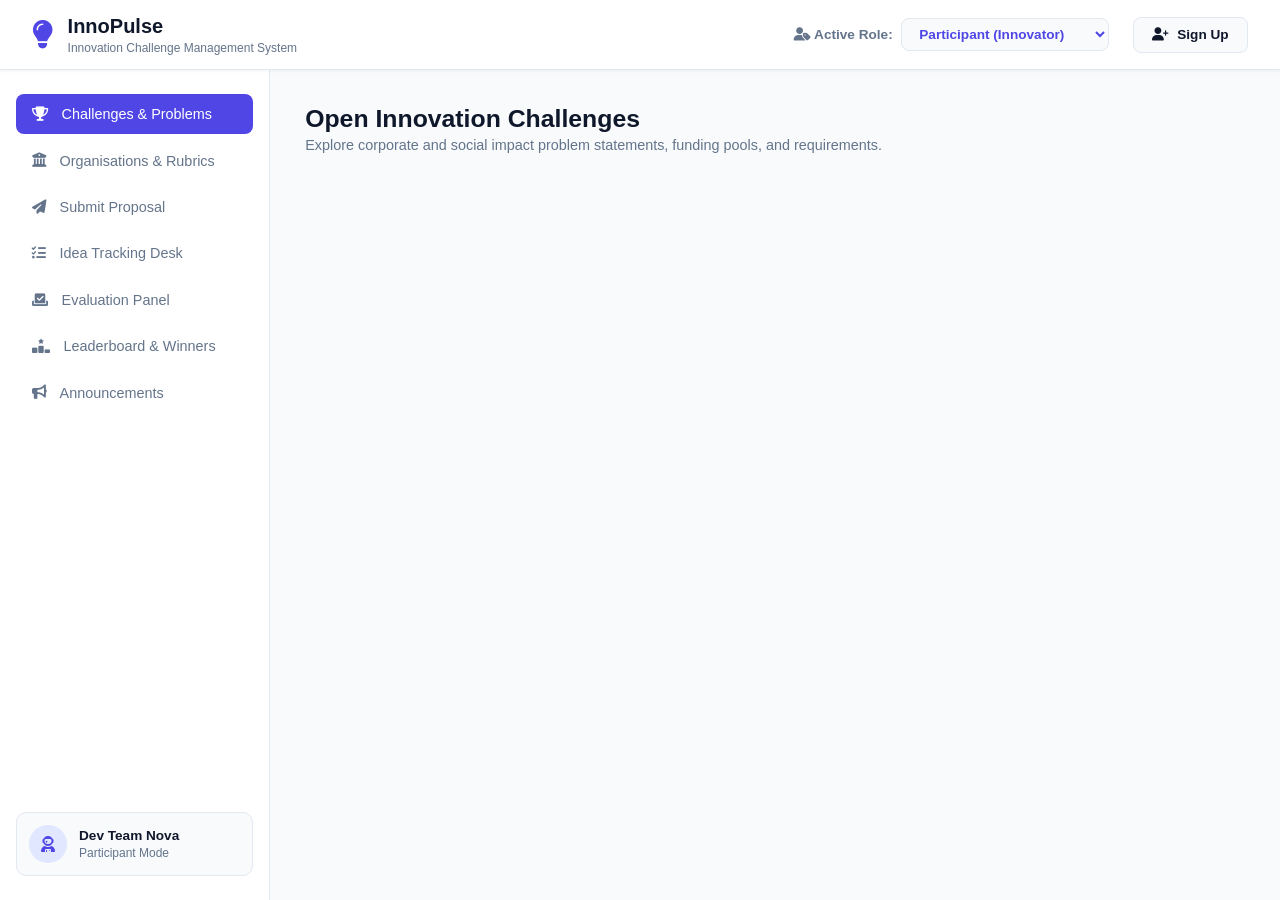
==== index.html @ 7bc2a12c "feat: initial commit for Innovation Challenge Management System" ====
<!DOCTYPE html>
<html lang="en">
<head>
    <meta charset="UTF-8">
    <meta name="viewport" content="width=device-width, initial-scale=1.0">
    <title>Innovation Challenge Management System</title>
    <link rel="stylesheet" href="style.css">
    <link rel="stylesheet" href="https://cdnjs.cloudflare.com/ajax/libs/font-awesome/6.4.0/css/all.min.css">
</head>
<body>

    <!-- Top Navigation Bar -->
    <header class="navbar">
        <div class="nav-brand">
            <i class="fa-solid fa-lightbulb"></i>
            <div>
                <h1>InnoPulse</h1>
                <small>Innovation Challenge Management System</small>
            </div>
        </div>
        <div class="nav-controls">
            <div class="role-selector">
                <label><i class="fa-solid fa-user-tag"></i> Active Role:</label>
                <select id="role-select">
                    <option value="participant">Participant (Innovator)</option>
                    <option value="organization">Organisation (Evaluator)</option>
                    <option value="public">Guest / Public Viewer</option>
                </select>
            </div>
            <div class="auth-buttons">
                <button class="btn btn-secondary" id="open-register-modal-btn">
                    <i class="fa-solid fa-user-plus"></i> Sign Up
                </button>
            </div>
        </div>
    </header>

    <!-- Main Layout -->
    <div class="app-layout">

    <!-- Left Sidebar Navigation -->
        <aside class="sidebar">
            <ul class="nav-links">
                <li class="active" data-tab="challenges">
                    <i class="fa-solid fa-trophy"></i> <span>Challenges & Problems</span>
                </li>
                <li data-tab="organizations">
                    <i class="fa-solid fa-building-columns"></i> <span>Organisations & Rubrics</span>
                </li>
                <li data-tab="submit-proposal" id="nav-item-submit">
                    <i class="fa-solid fa-paper-plane"></i> <span>Submit Proposal</span>
                </li>
                <li data-tab="my-ideas" id="nav-item-tracker">
                    <i class="fa-solid fa-list-check"></i> <span>Idea Tracking Desk</span>
                </li>
                <li data-tab="evaluate" id="nav-item-eval">
                    <i class="fa-solid fa-check-to-slot"></i> <span>Evaluation Panel</span>
                </li>
                <li data-tab="leaderboard">
                    <i class="fa-solid fa-ranking-star"></i> <span>Leaderboard & Winners</span>
                </li>
                <li data-tab="announcements">
                    <i class="fa-solid fa-bullhorn"></i> <span>Announcements</span>
                </li>
            </ul>

            <div class="user-badge" id="current-user-card">
                <div class="avatar"><i class="fa-solid fa-user-astronaut"></i></div>
                <div class="user-meta">
                    <strong id="badge-name">Dev Team Nova</strong>
                    <span id="badge-role">Participant Mode</span>
                </div>
            </div>
        </aside>

    <!-- Main Content Area -->
        <main class="content-container">

        <!-- 1. Challenges Section -->
            <section id="challenges" class="tab-panel active">
                <div class="section-header">
                    <div>
                        <h2>Open Innovation Challenges</h2>
                        <p>Explore corporate and social impact problem statements, funding pools, and requirements.</p>
                    </div>
                    <button class="btn btn-primary" id="btn-create-challenge" style="display:none;">
                        <i class="fa-solid fa-plus"></i> Post New Challenge
                    </button>
                </div>

                <div class="grid-layout" id="challenge-list-container">
            <!-- Populated by JavaScript -->
                </div>
            </section>

        <!-- 2. Organisations & Evaluation Criteria Directory -->
            <section id="organizations" class="tab-panel">
                <div class="section-header">
                    <div>
                        <h2>Registered Host Organisations</h2>
                        <p>Every organisation posts their domain focus along with the published scoring rubrics used to judge submissions.</p>
                    </div>
                </div>
                <div class="grid-layout" id="org-list-container">
            <!-- Populated by JavaScript -->
                </div>
            </section>

        <!-- 3. Proposal Submission Form -->
            <section id="submit-proposal" class="tab-panel">
                <div class="card form-card">
                    <h2><i class="fa-solid fa-rocket"></i> Submit Innovation Proposal</h2>
                    <p>Deliver your project specs. You can attach links for pitch videos, hosted live demos, git repositories, or technical whitepapers.</p>

                    <form id="proposal-submission-form">
                        <div class="form-group">
                            <label for="sub-challenge">Target Challenge Problem Statement *</label>
                            <select id="sub-challenge" required>
                <!-- Populated dynamically -->
                            </select>
                        </div>

                        <div class="form-row">
                            <div class="form-group">
                                <label for="sub-title">Solution / Idea Title *</label>
                                <input type="text" id="sub-title" placeholder="e.g. AgriSense IoT Precision Harvester" required>
                            </div>
                            <div class="form-group">
                                <label for="sub-applicant">Participant / Team Name *</label>
                                <input type="text" id="sub-applicant" placeholder="Team name or Lead developer" required>
                            </div>
                        </div>

                        <div class="form-group">
                            <label for="sub-summary">Executive Summary & Technical Architecture *</label>
                            <textarea id="sub-summary" rows="4" placeholder="Detail how your system solves the challenge statement, the tech stack used, and the novelty factor..." required></textarea>
                        </div>

                        <h3 class="form-subheading"><i class="fa-solid fa-paperclip"></i> Multimedia & Deliverable Assets</h3>

                        <div class="form-row">
                            <div class="form-group">
                                <label><i class="fa-solid fa-video"></i> Pitch Video Link (YouTube / Vimeo / Loom)</label>
                                <input type="url" id="sub-video" placeholder="https://youtube.com/watch?v=...">
                            </div>
                            <div class="form-group">
                                <label><i class="fa-solid fa-globe"></i> Live Website / Deployed Web Demo</label>
                                <input type="url" id="sub-website" placeholder="https://your-solution-demo.app">
                            </div>
                        </div>

                        <div class="form-row">
                            <div class="form-group">
                                <label><i class="fa-brands fa-github"></i> Source Code Repository</label>
                                <input type="url" id="sub-github" placeholder="https://github.com/organization/repo">
                            </div>
                            <div class="form-group">
                                <label><i class="fa-solid fa-file-pdf"></i> Technical Documentation / PDF / Whitepaper</label>
                                <input type="url" id="sub-docs" placeholder="https://docs.google.com/... or cloud document link">
                            </div>
                        </div>

                        <button type="submit" class="btn btn-primary btn-block">
                            <i class="fa-solid fa-upload"></i> Complete Proposal Submission
                        </button>
                    </form>
                </div>
            </section>

        <!-- 4. Idea Tracking Desk -->
            <section id="my-ideas" class="tab-panel">
                <div class="section-header">
                    <div>
                        <h2>Idea Tracker Portal</h2>
                        <p>Live status tracker of all proposals submitted across active challenges.</p>
                    </div>
                </div>
                <div class="table-container card">
                    <table class="data-table">
                        <thead>
                            <tr>
                                <th>Idea / Solution</th>
                                <th>Target Challenge</th>
                                <th>Participant</th>
                                <th>Deliverables</th>
                                <th>Status</th>
                                <th>Evaluation Score</th>
                                <th>Feedback Notes</th>
                            </tr>
                        </thead>
                        <tbody id="tracker-table-body">
                <!-- Populated by JavaScript -->
                        </tbody>
                    </table>
                </div>
            </section>

        <!-- 5. Evaluation & Review Panel -->
            <section id="evaluate" class="tab-panel">
                <div class="section-header">
                    <div>
                        <h2>Organisation Review & Scoring Panel</h2>
                        <p>Grade submissions against the four standard 25-point rubrics (Max 100). The scores and status will be published directly to the public leaderboard.</p>
                    </div>
                </div>
                <div class="grid-layout" id="evaluation-cards-container">
            <!-- Populated by JavaScript -->
                </div>
            </section>

        <!-- 6. Public Leaderboard -->
            <section id="leaderboard" class="tab-panel">
                <div class="section-header">
                    <div>
                        <h2>Official Challenge Leaderboard & Results</h2>
                        <p>Real-time standings ranked by verified jury points.</p>
                    </div>
                    <div>
                        <select id="leaderboard-filter">
                            <option value="all">All Challenge Categories</option>
                        </select>
                    </div>
                </div>

        <!-- Top 3 Podium Highlights -->
                <div class="podium-grid" id="podium-display">
            <!-- Populated by JavaScript -->
                </div>

                <div class="card table-container">
                    <table class="data-table">
                        <thead>
                            <tr>
                                <th>Rank</th>
                                <th>Solution Title</th>
                                <th>Participant</th>
                                <th>Challenge Domain</th>
                                <th>Verified Score</th>
                                <th>Status</th>
                                <th>Demo Link</th>
                            </tr>
                        </thead>
                        <tbody id="leaderboard-table-body">
                <!-- Populated by JavaScript -->
                        </tbody>
                    </table>
                </div>
            </section>

        <!-- 7. Announcements -->
            <section id="announcements" class="tab-panel">
                <div class="section-header">
                    <div>
                        <h2>Official Bulletins & Announcements</h2>
                        <p>Key dates, shortlist milestones, and winner declarations.</p>
                    </div>
                    <button class="btn btn-primary" id="btn-create-announcement" style="display:none;">
                        <i class="fa-solid fa-plus"></i> Post Announcement
                    </button>
                </div>
                <div class="announcements-stream" id="announcements-container">
            <!-- Populated by JavaScript -->
                </div>
            </section>

        </main>
    </div>

    <!-- Registration Modal (Participant & Org) -->
    <div class="modal-overlay" id="register-modal">
        <div class="modal card">
            <button class="close-btn" id="close-reg-modal">&times;</button>
                <h2>Join the Platform</h2>
                <div class="tab-switcher">
                    <button class="tab-btn active" id="tab-reg-participant">Participant Signup</button>
                    <button class="tab-btn" id="tab-reg-org">Organisation Signup</button>
                </div>

        <!-- Participant Form -->
                <form id="participant-reg-form">
                    <div class="form-group">
                        <label>Full Name / Team Name *</label>
                        <input type="text" id="reg-part-name" required placeholder="e.g. Mitra Dimiri / CyberSquad">
                    </div>
                    <div class="form-group">
                        <label>Email Address *</label>
                        <input type="email" id="reg-part-email" required placeholder="dev@domain.com">
                    </div>
                    <div class="form-group">
                        <label>Primary Skillset / Domain *</label>
                        <input type="text" id="reg-part-skills" required placeholder="e.g. Full-Stack Python, ML, IoT">
                    </div>
                    <button type="submit" class="btn btn-primary btn-block">Complete Participant Registration</button>
                </form>

        <!-- Organisation Form -->
                <form id="org-reg-form" style="display: none;">
                    <div class="form-group">
                        <label>Organisation / Company Name *</label>
                        <input type="text" id="reg-org-name" required placeholder="e.g. AgriFuture Foundation">
                    </div>
                    <div class="form-group">
                        <label>Corporate Email *</label>
                        <input type="email" id="reg-org-email" required placeholder="challenges@agrifuture.org">
                    </div>
                    <div class="form-group">
                        <label>Domain Focus / Mission Bio *</label>
                        <textarea id="reg-org-bio" rows="3" required placeholder="Brief description of your organisation and challenge mission..."></textarea>
                    </div>
                    <div class="form-group">
                        <label>Primary Evaluation Criteria Published in Bio *</label>
                        <input type="text" id="reg-org-criteria" required placeholder="e.g. 1. Scalability (25%), 2. Usability (25%), 3. Tech Stack (25%), 4. Impact (25%)">
                    </div>
                    <button type="submit" class="btn btn-primary btn-block">Register Organisation</button>
                </form>
            </div>
        </div>

    <!-- Challenge Creation Modal -->
        <div class="modal-overlay" id="challenge-modal">
            <div class="modal card">
                <button class="close-btn" id="close-challenge-modal">&times;</button>
                <h2>Post an Innovation Challenge</h2>
                <form id="challenge-create-form">
                    <div class="form-group">
                        <label>Host Organisation *</label>
                        <input type="text" id="ch-org-name" readonly value="AgriFuture Labs">
                    </div>
                    <div class="form-group">
                        <label>Challenge Title *</label>
                        <input type="text" id="ch-title" required placeholder="e.g. Autonomous Field Crop Health Analyzer">
                    </div>
                    <div class="form-group">
                        <label>Problem Statement *</label>
                        <textarea id="ch-desc" rows="4" required placeholder="Detail the concrete issue, scope, and technical hurdles..."></textarea>
                    </div>
                    <div class="form-row">
                        <div class="form-group">
                            <label>Prize Grant / Award *</label>
                            <input type="text" id="ch-prize" required placeholder="e.g. $15,000 USD Grant">
                        </div>
                        <div class="form-group">
                            <label>Submission Deadline *</label>
                            <input type="date" id="ch-deadline" required>
                        </div>
                    </div>
                    <button type="submit" class="btn btn-primary btn-block">Publish Challenge</button>
                </form>
            </div>
        </div>

    <!-- Announcement Creation Modal -->
        <div class="modal-overlay" id="announcement-modal">
            <div class="modal card">
                <button class="close-btn" id="close-announcement-modal">&times;</button>
                <h2>Publish Official Announcement</h2>
                <form id="announcement-create-form">
                    <div class="form-group">
                        <label>Announcement Headline *</label>
                        <input type="text" id="an-title" required placeholder="e.g. Grand Finalist Shortlist Announced">
                    </div>
                    <div class="form-group">
                        <label>Category *</label>
                        <select id="an-category">
                            <option value="Milestone">Milestone</option>
                            <option value="Shortlist">Shortlist</option>
                            <option value="Winners">Winners Proclamation</option>
                            <option value="Deadline Extension">Deadline Notice</option>
                        </select>
                    </div>
                    <div class="form-group">
                        <label>Details / Body Content *</label>
                        <textarea id="an-content" rows="4" required placeholder="Compose official release..."></textarea>
                    </div>
                    <button type="submit" class="btn btn-primary btn-block">Broadcast Bulletin</button>
                </form>
            </div>
        </div>

    <!-- Evaluation Modal -->
        <div class="modal-overlay" id="eval-scoring-modal">
            <div class="modal card">
                <button class="close-btn" id="close-eval-modal">&times;</button>
                <h2>Score & Review Proposal</h2>
                <p id="eval-modal-subheading" style="color:var(--text-muted); margin-bottom:1rem;"></p>

                <form id="scoring-form">
                    <input type="hidden" id="eval-proposal-id">

                    <div class="criteria-row">
                        <div class="crit-label">
                            <strong>1. Innovation & Novelty (Max 25)</strong>
                            <span id="score1-val" class="pill">20</span>
                        </div>
                        <input type="range" id="score1" min="0" max="25" value="20" class="score-slider">
                    </div>

                    <div class="criteria-row">
                        <div class="crit-label">
                            <strong>2. Technical Feasibility & Architecture (Max 25)</strong>
                            <span id="score2-val" class="pill">22</span>
                        </div>
                        <input type="range" id="score2" min="0" max="25" value="22" class="score-slider">
                    </div>

                    <div class="criteria-row">
                        <div class="crit-label">
                            <strong>3. Scalability & Market Impact (Max 25)</strong>
                            <span id="score3-val" class="pill">21</span>
                        </div>
                        <input type="range" id="score3" min="0" max="25" value="21" class="score-slider">
                    </div>

                    <div class="criteria-row">
                        <div class="crit-label">
                            <strong>4. Prototype Execution & Polish (Max 25)</strong>
                            <span id="score4-val" class="pill">23</span>
                        </div>
                        <input type="range" id="score4" min="0" max="25" value="23" class="score-slider">
                    </div>

                    <div class="total-score-badge">
                        <span>Calculated Final Score:</span>
                        <span class="score-sum" id="total-score-display">86 / 100</span>
                    </div>

                    <div class="form-group">
                        <label>Jury Feedback / Recommendations</label>
                        <textarea id="eval-feedback" rows="3" placeholder="Provide actionable evaluation notes for the innovators..."></textarea>
                    </div>

                    <div class="form-group">
                        <label>Update Proposal Status *</label>
                        <select id="eval-status-select" required>
                            <option value="Reviewed">Reviewed</option>
                            <option value="Finalist">Promote to Shortlisted Finalist</option>
                            <option value="Winner">Award as Grand Winner 🏆</option>
                        </select>
                    </div>

                    <button type="submit" class="btn btn-primary btn-block">
                        <i class="fa-solid fa-cloud-arrow-up"></i> Publish Evaluation & Update Leaderboard
                    </button>
                </form>
            </div>
        </div>

    <script src="app.js"></script>
</body>
</html>
---- style.css ----
:root {
    --primary: #4f46e5;
    --primary-hover: #4338ca;
    --primary-light: #e0e7ff;
    --secondary: #0ea5e9;
    --bg-main: #f8fafc;
    --bg-surface: #ffffff;
    --border: #e2e8f0;
    --text-main: #0f172a;
    --text-muted: #64748b;
    --success: #10b981;
    --success-light: #d1fae5;
    --warning: #f59e0b;
    --warning-light: #fef3c7;
    --danger: #ef4444;
    --radius: 12px;
    --shadow-sm: 0 1px 3px rgba(0,0,0,0.06);
    --shadow-md: 0 4px 6px -1px rgba(0,0,0,0.1), 0 2px 4px -2px rgba(0,0,0,0.06);
    --transition: all 0.2s cubic-bezier(0.4, 0, 0.2, 1);
}

* {
    box-sizing: border-box;
    margin: 0;
    padding: 0;
    font-family: -apple-system, BlinkMacSystemFont, "Segoe UI", Roboto, Helvetica, Arial, sans-serif;
}

body {
    background-color: var(--bg-main);
    color: var(--text-main);
    min-height: 100vh;
    display: flex;
    flex-direction: column;
}

/* Navbar */
.navbar {
    background: var(--bg-surface);
    border-bottom: 1px solid var(--border);
    padding: 0.85rem 2rem;
    display: flex;
    justify-content: space-between;
    align-items: center;
    position: sticky;
    top: 0;
    z-index: 50;
    box-shadow: var(--shadow-sm);
}

.nav-brand {
    display: flex;
    align-items: center;
    gap: 0.85rem;
}

.nav-brand i {
    font-size: 1.8rem;
    color: var(--primary);
}

.nav-brand h1 {
    font-size: 1.25rem;
    font-weight: 700;
    line-height: 1.2;
}

.nav-brand small {
    color: var(--text-muted);
    font-size: 0.75rem;
}

.nav-controls {
    display: flex;
    align-items: center;
    gap: 1.5rem;
}

.role-selector {
    display: flex;
    align-items: center;
    gap: 0.5rem;
    font-size: 0.85rem;
    font-weight: 600;
    color: var(--text-muted);
}

.role-selector select {
    padding: 0.45rem 0.85rem;
    border-radius: 8px;
    border: 1px solid var(--border);
    background: var(--bg-main);
    font-size: 0.85rem;
    font-weight: 600;
    color: var(--primary);
    outline: none;
    cursor: pointer;
}

/* Layout */
.app-layout {
    display: flex;
    flex: 1;
}

/* Sidebar */
.sidebar {
    width: 270px;
    background: var(--bg-surface);
    border-right: 1px solid var(--border);
    display: flex;
    flex-direction: column;
    justify-content: space-between;
    padding: 1.5rem 1rem;
}

.nav-links {
    list-style: none;
    display: flex;
    flex-direction: column;
    gap: 0.4rem;
}

.nav-links li {
    display: flex;
    align-items: center;
    gap: 0.85rem;
    padding: 0.75rem 1rem;
    border-radius: 8px;
    color: var(--text-muted);
    cursor: pointer;
    font-weight: 500;
    font-size: 0.9rem;
    transition: var(--transition);
}

.nav-links li:hover {
    background: var(--primary-light);
    color: var(--primary);
}

.nav-links li.active {
    background: var(--primary);
    color: #fff;
}

.user-badge {
    display: flex;
    align-items: center;
    gap: 0.75rem;
    padding: 0.75rem;
    border-radius: 10px;
    background: var(--bg-main);
    border: 1px solid var(--border);
}

.user-badge .avatar {
    width: 38px;
    height: 38px;
    border-radius: 50%;
    background: var(--primary-light);
    color: var(--primary);
    display: flex;
    align-items: center;
    justify-content: center;
    font-size: 1rem;
}

.user-meta strong {
    display: block;
    font-size: 0.85rem;
}

.user-meta span {
    font-size: 0.75rem;
    color: var(--text-muted);
}

/* Content */
.content-container {
    flex: 1;
    padding: 2.2rem;
    max-width: 1300px;
    margin: 0 auto;
    width: calc(100% - 270px);
}

.tab-panel {
    display: none;
}

.tab-panel.active {
    display: block;
    animation: fadeIn 0.25s ease-in-out;
}

@keyframes fadeIn {
    from { opacity: 0; transform: translateY(6px); }
    to { opacity: 1; transform: translateY(0); }
}

.section-header {
    display: flex;
    justify-content: space-between;
    align-items: center;
    margin-bottom: 1.8rem;
}

.section-header h2 {
    font-size: 1.55rem;
    font-weight: 700;
    color: var(--text-main);
}

.section-header p {
    color: var(--text-muted);
    font-size: 0.9rem;
    margin-top: 0.25rem;
}

/* Grids & Cards */
.grid-layout {
    display: grid;
    grid-template-columns: repeat(auto-fill, minmax(360px, 1fr));
    gap: 1.5rem;
}

.card {
    background: var(--bg-surface);
    border-radius: var(--radius);
    border: 1px solid var(--border);
    box-shadow: var(--shadow-sm);
    padding: 1.5rem;
    transition: var(--transition);
}

.card:hover {
    box-shadow: var(--shadow-md);
}

/* Challenge Cards */
.challenge-card {
    display: flex;
    flex-direction: column;
    justify-content: space-between;
}

.card-top {
    display: flex;
    justify-content: space-between;
    align-items: center;
    margin-bottom: 0.75rem;
}

.org-tag {
    background: var(--primary-light);
    color: var(--primary);
    font-weight: 600;
    font-size: 0.75rem;
    padding: 0.3rem 0.6rem;
    border-radius: 6px;
}

.prize-tag {
    color: var(--success);
    font-weight: 700;
    font-size: 0.85rem;
}

.challenge-card h3 {
    font-size: 1.15rem;
    margin-bottom: 0.6rem;
}

.challenge-card p {
    color: var(--text-muted);
    font-size: 0.875rem;
    line-height: 1.45;
    margin-bottom: 1rem;
}

.challenge-footer {
    display: flex;
    justify-content: space-between;
    align-items: center;
    border-top: 1px solid var(--border);
    padding-top: 0.85rem;
    margin-top: 0.5rem;
}

/* Buttons & Inputs */
.btn {
    display: inline-flex;
    align-items: center;
    gap: 0.5rem;
    padding: 0.6rem 1.15rem;
    border-radius: 8px;
    font-weight: 600;
    font-size: 0.85rem;
    border: none;
    cursor: pointer;
    transition: var(--transition);
    text-decoration: none;
}

.btn-primary {
    background: var(--primary);
    color: #fff;
}
.btn-primary:hover {
    background: var(--primary-hover);
}

.btn-secondary {
    background: var(--bg-main);
    border: 1px solid var(--border);
    color: var(--text-main);
}
.btn-secondary:hover {
    background: #f1f5f9;
}

.btn-sm {
    padding: 0.4rem 0.75rem;
    font-size: 0.75rem;
}

.btn-block {
    width: 100%;
    justify-content: center;
}

.form-group {
    margin-bottom: 1.15rem;
}

.form-group label {
    display: block;
    font-size: 0.85rem;
    font-weight: 600;
    margin-bottom: 0.4rem;
}

.form-group input,
.form-group textarea,
.form-group select {
    width: 100%;
    padding: 0.65rem 0.85rem;
    border: 1px solid var(--border);
    border-radius: 8px;
    font-size: 0.9rem;
    background: var(--bg-surface);
    outline: none;
    transition: var(--transition);
}

.form-group input:focus, 
.form-group textarea:focus, 
.form-group select:focus {
    border-color: var(--primary);
    box-shadow: 0 0 0 3px rgba(79, 70, 229, 0.15);
}

.form-row {
    display: grid;
    grid-template-columns: 1fr 1fr;
    gap: 1rem;
}

.form-card {
    max-width: 800px;
    margin: 0 auto;
}

.form-subheading {
    font-size: 1rem;
    margin: 1.5rem 0 1rem 0;
    padding-bottom: 0.5rem;
    border-bottom: 1px solid var(--border);
    color: var(--primary);
}

/* Tables */
.table-container {
    overflow-x: auto;
    padding: 0;
}

.data-table {
    width: 100%;
    border-collapse: collapse;
    text-align: left;
    font-size: 0.85rem;
}

.data-table th, 
.data-table td {
    padding: 1rem 1.25rem;
    border-bottom: 1px solid var(--border);
}

.data-table th {
    background: #f8fafc;
    font-weight: 600;
    color: var(--text-muted);
}

.data-table tbody tr:hover {
    background: #fafbfc;
}

/* Badges & Status */
.badge {
    display: inline-block;
    padding: 0.3rem 0.65rem;
    border-radius: 9999px;
    font-size: 0.75rem;
    font-weight: 700;
    text-transform: uppercase;
}

.badge-submitted {
    background: #f1f5f9;
    color: #475569;
}
.badge-reviewed {
    background: #e0f2fe;
    color: #0369a1;
}
.badge-finalist {
    background: var(--warning-light);
    color: #b45309;
}
.badge-winner {
    background: var(--success-light);
    color: #15803d;
}

.pill {
    background: var(--primary-light);
    color: var(--primary);
    padding: 0.15rem 0.5rem;
    border-radius: 6px;
    font-weight: 700;
}

.media-links {
    display: flex;
    gap: 0.5rem;
}

.media-links a {
    color: var(--text-muted);
    font-size: 0.95rem;
    transition: var(--transition);
}

.media-links a:hover {
    color: var(--primary);
}

/* Modals */
.modal-overlay {
    display: none;
    position: fixed;
    top: 0;
    left: 0;
    width: 100vw;
    height: 100vh;
    background: rgba(15, 23, 42, 0.6);
    backdrop-filter: blur(4px);
    z-index: 100;
    align-items: center;
    justify-content: center;
}

.modal-overlay.open {
    display: flex;
}

.modal {
    width: 100%;
    max-width: 540px;
    position: relative;
    max-height: 90vh;
    overflow-y: auto;
}

.close-btn {
    position: absolute;
    top: 1.25rem;
    right: 1.25rem;
    font-size: 1.5rem;
    background: none;
    border: none;
    cursor: pointer;
    color: var(--text-muted);
}

.tab-switcher {
    display: flex;
    gap: 0.5rem;
    margin: 1rem 0 1.5rem 0;
    background: var(--bg-main);
    padding: 0.35rem;
    border-radius: 8px;
}

.tab-btn {
    flex: 1;
    padding: 0.5rem;
    font-size: 0.85rem;
    border: none;
    background: transparent;
    cursor: pointer;
    border-radius: 6px;
    font-weight: 600;
}

.tab-btn.active {
    background: var(--bg-surface);
    color: var(--primary);
    box-shadow: var(--shadow-sm);
}

/* Criteria Sliders */
.criteria-row {
    margin-bottom: 1.15rem;
}

.crit-label {
    display: flex;
    justify-content: space-between;
    margin-bottom: 0.35rem;
    font-size: 0.85rem;
}

.score-slider {
    width: 100%;
    accent-color: var(--primary);
    cursor: pointer;
}

.total-score-badge {
    display: flex;
    justify-content: space-between;
    align-items: center;
    background: var(--primary-light);
    padding: 0.85rem 1.2rem;
    border-radius: 8px;
    font-weight: 700;
    color: var(--primary);
    margin: 1.25rem 0;
}

.total-score-badge .score-sum {
    font-size: 1.2rem;
}

/* Podium */
.podium-grid {
    display: grid;
    grid-template-columns: repeat(3, 1fr);
    gap: 1.5rem;
    margin-bottom: 2rem;
}

.podium-card {
    text-align: center;
    padding: 1.5rem;
    border-radius: var(--radius);
    background: var(--bg-surface);
    border: 1px solid var(--border);
    position: relative;
    overflow: hidden;
}

.podium-rank {
    font-size: 2.2rem;
    margin-bottom: 0.5rem;
}

.podium-card.first {
    border-top: 4px solid #f59e0b;
}

.podium-card.second {
    border-top: 4px solid #94a3b8;
}

.podium-card.third {
    border-top: 4px solid #b45309;
}

/* Announcements */
.announcement-entry {
    background: var(--bg-surface);
    border: 1px solid var(--border);
    border-radius: var(--radius);
    padding: 1.25rem;
    margin-bottom: 1rem;
    border-left: 5px solid var(--primary);
}

.an-meta {
    display: flex;
    gap: 1rem;
    font-size: 0.75rem;
    color: var(--text-muted);
    margin-top: 0.5rem;
}

/* Responsive */
@media (max-width: 900px) {
    .app-layout {
        flex-direction: column;
    }
    .sidebar {
        width: 100%;
        border-right: none;
        border-bottom: 1px solid var(--border);
    }
    .content-container {
        width: 100%;
        padding: 1.25rem;
    }
    .podium-grid {
        grid-template-columns: 1fr;
    }
    .form-row {
        grid-template-columns: 1fr;
    }
}
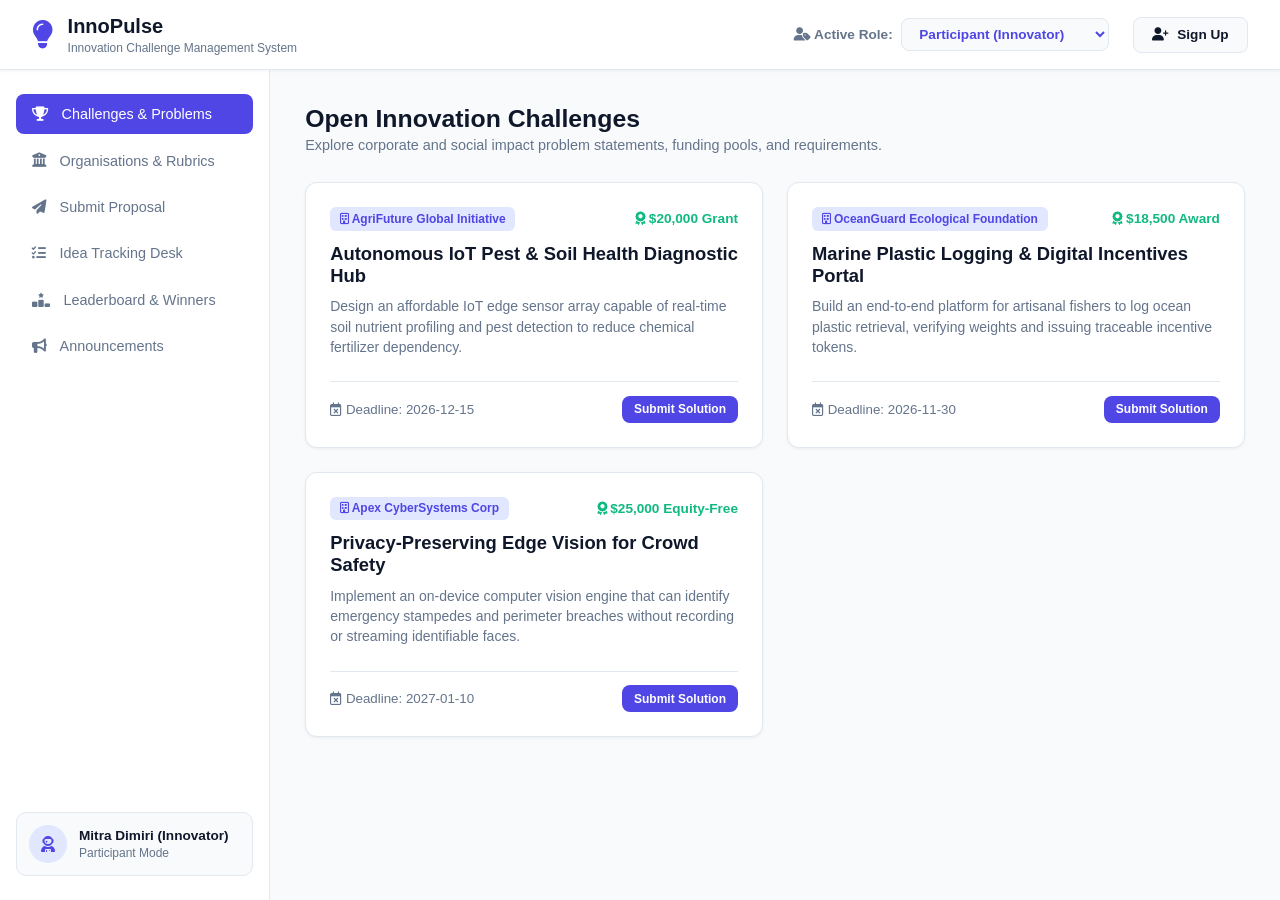
==== commit 9b342200: "Fix GitHub Pages static site entrypoint by loading the existing JavaScript file instead of the missi" ====
--- a/index.html
+++ b/index.html
@@ -445,6 +445,6 @@
             </div>
         </div>
 
-    <script src="app.js"></script>
+    <script src="script.js"></script>
 </body>
-</html>+</html>
